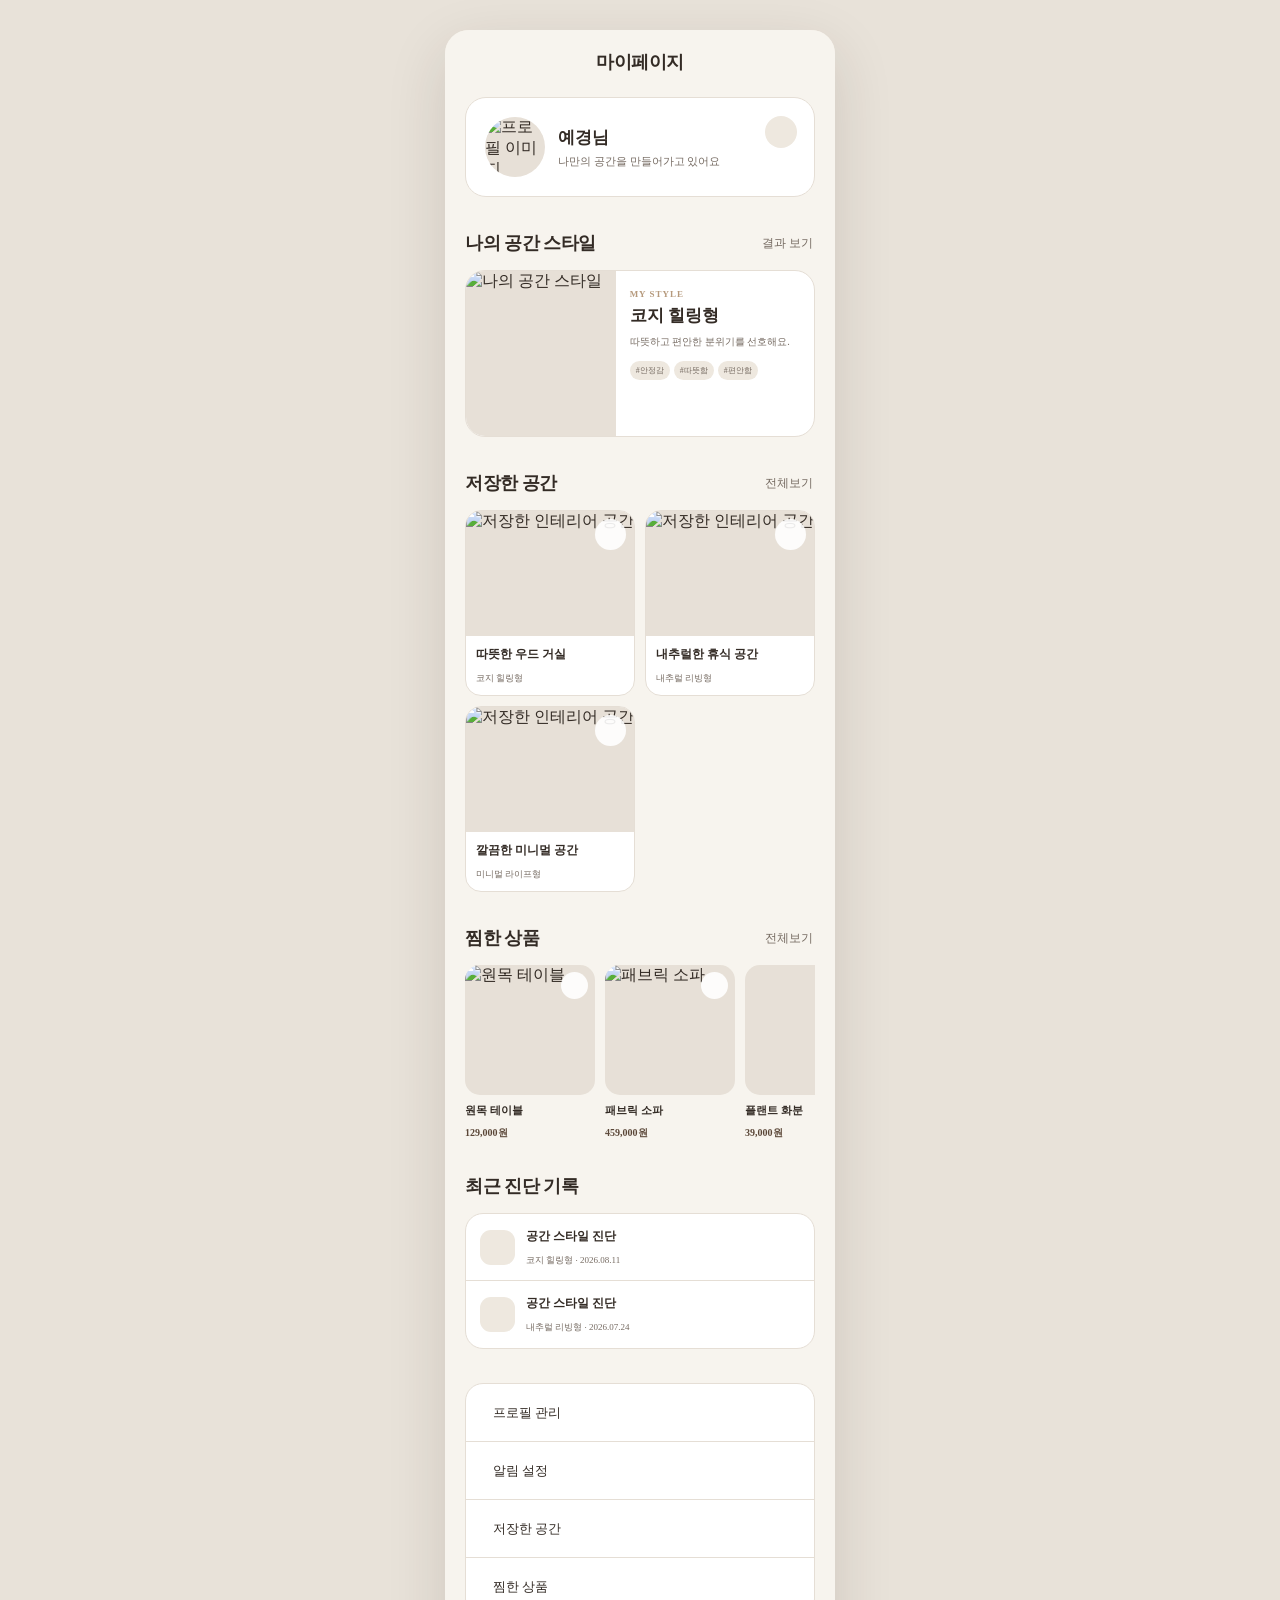
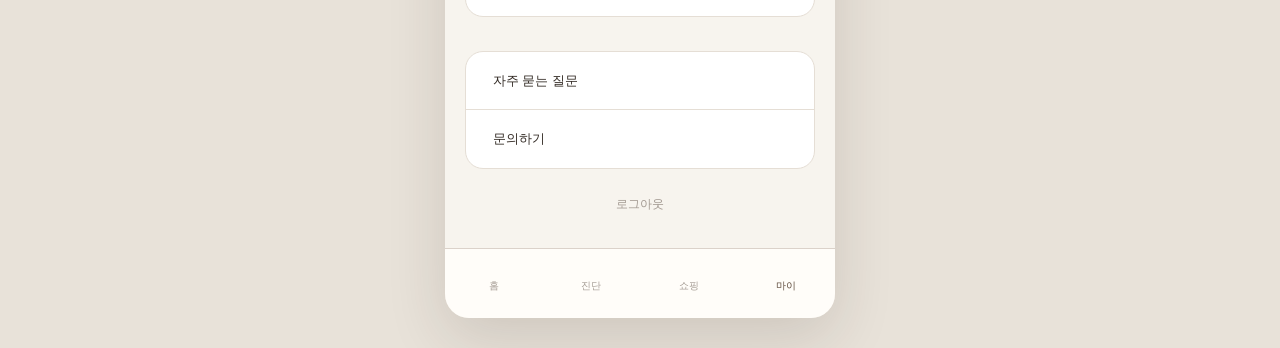
==== mypage.html @ 74aed442 "first commit" ====
<!DOCTYPE html>
<html lang="ko">
<head>
    <meta charset="UTF-8">
    <meta name="viewport" content="width=device-width, initial-scale=1.0">

    <title>Moodly - 마이페이지</title>

    <!-- Pretendard -->
    <link rel="stylesheet" as="style" crossorigin
        href="https://cdn.jsdelivr.net/gh/orioncactus/pretendard/dist/web/static/pretendard.css">

    <!-- CSS -->
    <link rel="stylesheet" href="css/style.css">
</head>

<body>

    <!-- =========================
         모바일 웹앱 전체 영역
    ========================== -->
    <div class="app mypage-app">

        <!-- =========================
             Header
        ========================== -->
        <header class="header mypage-header">

            <h1 class="page-title">
                마이페이지
            </h1>

            <button
                type="button"
                class="settings-button"
                aria-label="설정"
            >
                <i data-lucide="settings"></i>
            </button>

        </header>


        <!-- =========================
             Main
        ========================== -->
        <main class="main mypage-main">


            <!-- =========================
                 프로필
            ========================== -->
            <section class="profile-section">

                <div class="profile-card">

                    <!-- 프로필 이미지 -->
                    <div class="profile-image">

                        <img
                            src="images/profile.jpg"
                            alt="프로필 이미지"
                        >

                    </div>


                    <!-- 사용자 정보 -->
                    <div class="profile-info">

                        <h2>
                            예경님
                        </h2>

                        <p>
                            나만의 공간을 만들어가고 있어요
                        </p>

                    </div>


                    <!-- 프로필 수정 -->
                    <button
                        type="button"
                        class="profile-edit-button"
                        aria-label="프로필 수정"
                    >
                        <i data-lucide="pencil"></i>
                    </button>

                </div>

            </section>


            <!-- =========================
                 나의 공간 스타일
            ========================== -->
            <section class="my-style-section">

                <div class="section-title">

                    <h2>
                        나의 공간 스타일
                    </h2>

                    <a
                        href="result.html"
                        class="section-more"
                    >
                        결과 보기
                        <i data-lucide="chevron-right"></i>
                    </a>

                </div>


                <div class="my-style-card">

                    <!-- 스타일 이미지 -->
                    <div class="my-style-image">

                        <img
                            src="images/result-cozy.jpg"
                            alt="나의 공간 스타일"
                        >

                    </div>


                    <!-- 스타일 정보 -->
                    <div class="my-style-content">

                        <span class="style-label">
                            MY STYLE
                        </span>

                        <h3>
                            코지 힐링형
                        </h3>

                        <p>
                            따뜻하고 편안한 분위기를 선호해요.
                        </p>


                        <div class="style-keywords">

                            <span>
                                #안정감
                            </span>

                            <span>
                                #따뜻함
                            </span>

                            <span>
                                #편안함
                            </span>

                        </div>

                    </div>

                </div>

            </section>


            <!-- =========================
                 저장한 공간
            ========================== -->
            <section class="saved-space-section">

                <div class="section-title">

                    <h2>
                        저장한 공간
                    </h2>

                    <a
                        href="#"
                        class="section-more"
                    >
                        전체보기
                        <i data-lucide="chevron-right"></i>
                    </a>

                </div>


                <div class="saved-space-list">

                    <!-- 저장 공간 1 -->
                    <a
                        href="#"
                        class="saved-space-card"
                    >

                        <div class="saved-space-image">

                            <img
                                src="images/saved-space-01.jpg"
                                alt="저장한 인테리어 공간"
                            >

                            <button
                                type="button"
                                class="favorite-button active"
                                aria-label="찜 해제"
                            >
                                <i data-lucide="heart"></i>
                            </button>

                        </div>

                        <div class="saved-space-info">

                            <strong>
                                따뜻한 우드 거실
                            </strong>

                            <span>
                                코지 힐링형
                            </span>

                        </div>

                    </a>


                    <!-- 저장 공간 2 -->
                    <a
                        href="#"
                        class="saved-space-card"
                    >

                        <div class="saved-space-image">

                            <img
                                src="images/saved-space-02.jpg"
                                alt="저장한 인테리어 공간"
                            >

                            <button
                                type="button"
                                class="favorite-button active"
                                aria-label="찜 해제"
                            >
                                <i data-lucide="heart"></i>
                            </button>

                        </div>

                        <div class="saved-space-info">

                            <strong>
                                내추럴한 휴식 공간
                            </strong>

                            <span>
                                내추럴 리빙형
                            </span>

                        </div>

                    </a>


                    <!-- 저장 공간 3 -->
                    <a
                        href="#"
                        class="saved-space-card"
                    >

                        <div class="saved-space-image">

                            <img
                                src="images/saved-space-03.jpg"
                                alt="저장한 인테리어 공간"
                            >

                            <button
                                type="button"
                                class="favorite-button active"
                                aria-label="찜 해제"
                            >
                                <i data-lucide="heart"></i>
                            </button>

                        </div>

                        <div class="saved-space-info">

                            <strong>
                                깔끔한 미니멀 공간
                            </strong>

                            <span>
                                미니멀 라이프형
                            </span>

                        </div>

                    </a>

                </div>

            </section>


            <!-- =========================
                 찜한 상품
            ========================== -->
            <section class="wishlist-section">

                <div class="section-title">

                    <h2>
                        찜한 상품
                    </h2>

                    <a
                        href="shopping.html"
                        class="section-more"
                    >
                        전체보기
                        <i data-lucide="chevron-right"></i>
                    </a>

                </div>


                <div class="wishlist-list">

                    <!-- 상품 1 -->
                    <a
                        href="shopping.html"
                        class="wishlist-card"
                    >

                        <div class="wishlist-image">

                            <img
                                src="images/furniture-table.jpg"
                                alt="원목 테이블"
                            >

                            <span class="wishlist-heart">
                                <i data-lucide="heart"></i>
                            </span>

                        </div>

                        <div class="wishlist-info">

                            <strong>
                                원목 테이블
                            </strong>

                            <span>
                                129,000원
                            </span>

                        </div>

                    </a>


                    <!-- 상품 2 -->
                    <a
                        href="shopping.html"
                        class="wishlist-card"
                    >

                        <div class="wishlist-image">

                            <img
                                src="images/furniture-sofa.jpg"
                                alt="패브릭 소파"
                            >

                            <span class="wishlist-heart">
                                <i data-lucide="heart"></i>
                            </span>

                        </div>

                        <div class="wishlist-info">

                            <strong>
                                패브릭 소파
                            </strong>

                            <span>
                                459,000원
                            </span>

                        </div>

                    </a>


                    <!-- 상품 3 -->
                    <a
                        href="shopping.html"
                        class="wishlist-card"
                    >

                        <div class="wishlist-image">

                            <img
                                src="images/prop-plant.jpg"
                                alt="플랜트 화분"
                            >

                            <span class="wishlist-heart">
                                <i data-lucide="heart"></i>
                            </span>

                        </div>

                        <div class="wishlist-info">

                            <strong>
                                플랜트 화분
                            </strong>

                            <span>
                                39,000원
                            </span>

                        </div>

                    </a>

                </div>

            </section>


            <!-- =========================
                 최근 진단 기록
            ========================== -->
            <section class="history-section">

                <div class="section-title">

                    <h2>
                        최근 진단 기록
                    </h2>

                </div>


                <div class="history-list">

                    <!-- 진단 기록 1 -->
                    <a
                        href="result.html"
                        class="history-item"
                    >

                        <div class="history-icon">
                            <i data-lucide="clipboard-check"></i>
                        </div>

                        <div class="history-content">

                            <strong>
                                공간 스타일 진단
                            </strong>

                            <span>
                                코지 힐링형 · 2026.08.11
                            </span>

                        </div>

                        <i
                            data-lucide="chevron-right"
                            class="history-arrow"
                        ></i>

                    </a>


                    <!-- 진단 기록 2 -->
                    <a
                        href="result.html"
                        class="history-item"
                    >

                        <div class="history-icon">
                            <i data-lucide="clipboard-check"></i>
                        </div>

                        <div class="history-content">

                            <strong>
                                공간 스타일 진단
                            </strong>

                            <span>
                                내추럴 리빙형 · 2026.07.24
                            </span>

                        </div>

                        <i
                            data-lucide="chevron-right"
                            class="history-arrow"
                        ></i>

                    </a>

                </div>

            </section>


            <!-- =========================
                 메뉴
            ========================== -->
            <section class="mypage-menu-section">

                <div class="menu-list">

                    <!-- 프로필 관리 -->
                    <a
                        href="#"
                        class="menu-item"
                    >

                        <div class="menu-item-left">

                            <i data-lucide="user-round"></i>

                            <span>
                                프로필 관리
                            </span>

                        </div>

                        <i data-lucide="chevron-right"></i>

                    </a>


                    <!-- 알림 설정 -->
                    <a
                        href="#"
                        class="menu-item"
                    >

                        <div class="menu-item-left">

                            <i data-lucide="bell"></i>

                            <span>
                                알림 설정
                            </span>

                        </div>

                        <i data-lucide="chevron-right"></i>

                    </a>


                    <!-- 저장한 공간 -->
                    <a
                        href="#"
                        class="menu-item"
                    >

                        <div class="menu-item-left">

                            <i data-lucide="bookmark"></i>

                            <span>
                                저장한 공간
                            </span>

                        </div>

                        <i data-lucide="chevron-right"></i>

                    </a>


                    <!-- 찜한 상품 -->
                    <a
                        href="shopping.html"
                        class="menu-item"
                    >

                        <div class="menu-item-left">

                            <i data-lucide="heart"></i>

                            <span>
                                찜한 상품
                            </span>

                        </div>

                        <i data-lucide="chevron-right"></i>

                    </a>

                </div>

            </section>


            <!-- =========================
                 고객 지원
            ========================== -->
            <section class="support-section">

                <div class="menu-list">

                    <a
                        href="#"
                        class="menu-item"
                    >

                        <div class="menu-item-left">

                            <i data-lucide="circle-help"></i>

                            <span>
                                자주 묻는 질문
                            </span>

                        </div>

                        <i data-lucide="chevron-right"></i>

                    </a>


                    <a
                        href="#"
                        class="menu-item"
                    >

                        <div class="menu-item-left">

                            <i data-lucide="message-circle"></i>

                            <span>
                                문의하기
                            </span>

                        </div>

                        <i data-lucide="chevron-right"></i>

                    </a>

                </div>

            </section>


            <!-- =========================
                 로그아웃
            ========================== -->
            <section class="logout-section">

                <button
                    type="button"
                    class="logout-button"
                >
                    로그아웃
                </button>

            </section>

        </main>


        <!-- =========================
             Bottom Navigation
        ========================== -->
        <nav class="bottom-nav" aria-label="하단 메뉴">

            <!-- 홈 -->
            <a
                href="index.html"
                class="nav-item"
                aria-label="홈"
            >
                <i data-lucide="house"></i>
                <span>홈</span>
            </a>


            <!-- 진단 -->
            <a
                href="test.html"
                class="nav-item"
                aria-label="진단"
            >
                <i data-lucide="circle-check"></i>
                <span>진단</span>
            </a>


            <!-- 쇼핑 -->
            <a
                href="shopping.html"
                class="nav-item"
                aria-label="쇼핑"
            >
                <i data-lucide="shopping-bag"></i>
                <span>쇼핑</span>
            </a>


            <!-- 마이페이지 -->
            <a
                href="mypage.html"
                class="nav-item active"
                aria-label="마이페이지"
            >
                <i data-lucide="user-round"></i>
                <span>마이</span>
            </a>

        </nav>

    </div>


    <!-- ========================= 
         Lucide Icons
    ========================== -->
    <script src="https://unpkg.com/lucide@latest"></script>


    <!-- =========================
         JavaScript
    ========================== -->
    <script src="js/main.js"></script>

    <script>
        lucide.createIcons();
    </script>

</body>
</html>
---- css/style.css ----
/* =========================================================
   MOODLY
   Global Style
   HTML5 / CSS3 / Vanilla JavaScript
========================================================= */


/* =========================================================
   01. RESET
========================================================= */

* {
    margin: 0;
    padding: 0;
    box-sizing: border-box;
}

html {
    font-size: 16px;
    scroll-behavior: smooth;
}

body {
    font-family: "Pretendard", -apple-system, BlinkMacSystemFont,
        "Apple SD Gothic Neo", "Malgun Gothic", sans-serif;

    background: #e8e2d9;
    color: #332b25;

    -webkit-font-smoothing: antialiased;
    text-rendering: optimizeLegibility;
}

body,
button,
input,
textarea,
select {
    font-family: inherit;
}

button,
a {
    -webkit-tap-highlight-color: transparent;
}

button {
    border: 0;
    background: none;
    cursor: pointer;
}

a {
    color: inherit;
    text-decoration: none;
}

img {
    display: block;
    width: 100%;
    max-width: 100%;
    object-fit: cover;
}

ul,
ol {
    list-style: none;
}


/* =========================================================
   02. COLOR SYSTEM
========================================================= */

:root {

    /* Background */
    --bg-main: #f7f4ee;
    --bg-soft: #eee8df;
    --bg-card: #ffffff;

    /* Primary */
    --primary: #5b4738;
    --primary-dark: #433328;
    --primary-light: #806b5a;

    /* Accent */
    --accent: #b69a7d;
    --accent-light: #d8c6b1;

    /* Text */
    --text-main: #332b25;
    --text-sub: #756a61;
    --text-light: #a39a92;
    --text-white: #ffffff;

    /* Border */
    --border: #e5ded5;
    --border-dark: #d3c9bd;

    /* Radius */
    --radius-small: 10px;
    --radius-medium: 16px;
    --radius-large: 22px;
    --radius-xl: 28px;

    /* Shadow */
    --shadow-soft: 0 5px 20px rgba(72, 57, 45, 0.06);
    --shadow-card: 0 8px 28px rgba(72, 57, 45, 0.08);

    /* Layout */
    --app-width: 390px;
}


/* =========================================================
   03. MOBILE APP CONTAINER
========================================================= */

.app {
    position: relative;

    width: 100%;
    max-width: var(--app-width);
    min-height: 100vh;

    margin: 0 auto;

    background: var(--bg-main);

    overflow: hidden;
}


/* PC에서 모바일 화면처럼 가운데 배치 */

@media (min-width: 431px) {

    body {
        min-height: 100vh;
        display: flex;
        justify-content: center;
        align-items: flex-start;

        padding: 30px 0;
    }

    .app {
        min-height: calc(100vh - 60px);

        border-radius: 24px;

        box-shadow:
            0 20px 60px rgba(48, 38, 30, 0.14);
    }

}


/* =========================================================
   04. HEADER
========================================================= */

.header {
    position: relative;

    width: 100%;
    height: 64px;

    display: flex;
    align-items: center;

    padding: 0 20px;

    background: var(--bg-main);

    z-index: 20;
}


/* 홈 로고 */

.logo {
    font-size: 25px;
    font-weight: 800;
    letter-spacing: -0.7px;
    color: var(--primary);
}


/* 페이지 제목 */

.page-title {
    width: 100%;

    font-size: 18px;
    font-weight: 700;
    line-height: 1;

    text-align: center;
    letter-spacing: -0.4px;
}


/* 결과 / 뒤로가기 버튼이 있는 헤더 */

.result-header {
    justify-content: center;
}

.back-button {
    position: absolute;

    left: 18px;
    top: 50%;

    width: 38px;
    height: 38px;

    display: flex;
    align-items: center;
    justify-content: center;

    transform: translateY(-50%);

    color: var(--text-main);

    border-radius: 50%;
}

.back-button svg {
    width: 21px;
    height: 21px;
}


/* 설정 */

.settings-button,
.search-button {
    position: absolute;

    right: 17px;
    top: 50%;

    width: 38px;
    height: 38px;

    display: flex;
    align-items: center;
    justify-content: center;

    transform: translateY(-50%);

    color: var(--text-main);
}

.settings-button svg,
.search-button svg {
    width: 20px;
    height: 20px;
}


/* =========================================================
   05. MAIN
========================================================= */

.main {
    width: 100%;

    padding: 0 20px 105px;
}


/* =========================================================
   06. COMMON SECTION
========================================================= */

section {
    width: 100%;
}

section + section {
    margin-top: 34px;
}

.section-title {
    display: flex;
    align-items: center;
    justify-content: space-between;

    margin-bottom: 15px;
}

.section-title h2,
.section-title h3 {
    font-size: 18px;
    font-weight: 700;

    letter-spacing: -0.5px;
}

.section-more {
    display: flex;
    align-items: center;
    gap: 2px;

    font-size: 12px;
    font-weight: 500;

    color: var(--text-sub);
}

.section-more svg {
    width: 15px;
    height: 15px;
}

.section-eyebrow {
    display: block;

    margin-bottom: 4px;

    font-size: 10px;
    font-weight: 700;

    letter-spacing: 1.2px;

    color: var(--accent);
}


/* =========================================================
   07. BUTTON
========================================================= */

.primary-button {
    width: 100%;
    min-height: 54px;

    display: flex;
    align-items: center;
    justify-content: center;
    gap: 7px;

    padding: 0 20px;

    border-radius: 14px;

    background: var(--primary);
    color: var(--text-white);

    font-size: 15px;
    font-weight: 700;

    transition:
        background 0.2s ease,
        transform 0.2s ease;
}

.primary-button svg {
    width: 18px;
    height: 18px;
}

.primary-button:active {
    transform: scale(0.98);
}

.primary-button:hover {
    background: var(--primary-dark);
}


.secondary-button {
    width: 100%;
    min-height: 52px;

    display: flex;
    align-items: center;
    justify-content: center;

    padding: 0 20px;

    border: 1px solid var(--border-dark);
    border-radius: 14px;

    background: #fff;

    color: var(--primary);

    font-size: 15px;
    font-weight: 700;
}

.secondary-button:disabled {
    opacity: 0.45;
    cursor: default;
}


/* =========================================================
   08. HOME
========================================================= */

.home-main {
    padding-top: 4px;
}


/* Hero */

.hero-section {
    position: relative;

    overflow: hidden;

    border-radius: var(--radius-xl);

    background: var(--bg-soft);
}


/* Hero image */

.hero-image {
    width: 100%;
    height: 360px;
}

.hero-image img {
    width: 100%;
    height: 100%;
}


/* Hero image overlay */

.hero-section::after {
    content: "";

    position: absolute;

    inset: 0;

    background:
        linear-gradient(
            to bottom,
            rgba(30, 20, 15, 0.02) 25%,
            rgba(30, 20, 15, 0.65) 100%
        );

    pointer-events: none;
}


/* Hero content */

.hero-content {
    position: absolute;

    left: 0;
    right: 0;
    bottom: 0;

    z-index: 2;

    padding: 28px 22px 22px;

    color: #fff;
}

.hero-content h2 {
    margin-bottom: 10px;

    font-size: 29px;
    line-height: 1.22;

    font-weight: 800;

    letter-spacing: -1px;
}

.hero-content p {
    margin-bottom: 20px;

    font-size: 13px;
    line-height: 1.65;

    color: rgba(255, 255, 255, 0.9);
}

.hero-content .primary-button {
    background: #fff;
    color: var(--primary);
}


/* 오늘의 스타일 */

.style-card-list {
    display: grid;
    grid-template-columns: repeat(3, 1fr);
    gap: 9px;
}

.style-card {
    position: relative;

    height: 155px;

    overflow: hidden;

    border-radius: 15px;

    background: #ddd;
}

.style-card-image {
    width: 100%;
    height: 100%;
}

.style-card-image img {
    width: 100%;
    height: 100%;
}

.style-card::after {
    content: "";

    position: absolute;
    inset: 0;

    background:
        linear-gradient(
            to bottom,
            transparent 35%,
            rgba(34, 25, 19, 0.65)
        );
}

.style-card-text {
    position: absolute;

    left: 12px;
    bottom: 12px;

    z-index: 2;

    color: #fff;
}

.style-card-text strong {
    font-size: 13px;
    line-height: 1.25;
}


/* 인기 스타일 */

.popular-list {
    display: flex;
    gap: 11px;

    overflow-x: auto;

    padding-bottom: 4px;

    scrollbar-width: none;
}

.popular-list::-webkit-scrollbar {
    display: none;
}

.popular-item {
    flex: 0 0 120px;
}

.popular-image {
    width: 120px;
    height: 120px;

    margin-bottom: 8px;

    overflow: hidden;

    border-radius: 16px;
}

.popular-image img {
    width: 100%;
    height: 100%;
}

.popular-item span {
    display: block;

    font-size: 13px;
    font-weight: 600;

    text-align: center;
}


/* =========================================================
   09. TEST PAGE
========================================================= */

.test-main {
    padding-top: 4px;
}

.test-intro {
    text-align: center;
}

.test-image {
    width: 100%;
    height: 255px;

    overflow: hidden;

    margin-bottom: 25px;

    border-radius: var(--radius-large);
}

.test-image img {
    width: 100%;
    height: 100%;
}

.test-intro-text h2 {
    margin-bottom: 10px;

    font-size: 24px;
    font-weight: 800;

    letter-spacing: -0.8px;
}

.test-intro-text p {
    font-size: 14px;
    line-height: 1.65;

    color: var(--text-sub);
}


/* 검사 정보 */

.test-info {
    display: grid;
    grid-template-columns: repeat(3, 1fr);
    gap: 8px;
}

.info-item {
    min-height: 90px;

    display: flex;
    flex-direction: column;
    align-items: center;
    justify-content: center;

    gap: 9px;

    border: 1px solid var(--border);

    border-radius: 16px;

    background: #fff;
}

.info-icon {
    width: 30px;
    height: 30px;

    display: flex;
    align-items: center;
    justify-content: center;

    border-radius: 50%;

    background: var(--bg-soft);
    color: var(--primary);
}

.info-icon svg {
    width: 16px;
    height: 16px;
}

.info-label {
    font-size: 11px;
    font-weight: 600;

    color: var(--text-sub);
}


/* 시작 버튼 */

.test-start-section {
    margin-top: 25px;
}


/* 추천 카드 */

.recommend-card {
    padding: 22px;

    border-radius: 20px;

    background: var(--bg-soft);
}

.recommend-card h2 {
    margin-bottom: 15px;

    font-size: 17px;
    font-weight: 700;
}

.recommend-list {
    display: flex;
    flex-direction: column;
    gap: 11px;
}

.recommend-list li {
    display: flex;
    gap: 7px;

    font-size: 13px;
    line-height: 1.5;

    color: var(--text-sub);
}

.bullet {
    color: var(--accent);
    font-weight: 800;
}


/* =========================================================
   10. QUESTION PAGE
========================================================= */

.question-main {
    padding-top: 12px;
}


/* 진행률 */

.progress-section {
    margin-bottom: 42px;
}

.progress-info {
    display: flex;
    justify-content: flex-end;

    margin-bottom: 9px;
}

.question-count {
    font-size: 13px;
    font-weight: 700;

    color: var(--primary);
}

.progress-bar {
    width: 100%;
    height: 6px;

    overflow: hidden;

    border-radius: 99px;

    background: #e5ded5;
}

.progress-value {
    height: 100%;

    border-radius: inherit;

    background: var(--primary);

    transition: width 0.3s ease;
}


/* 질문 */

.question-section {
    min-height: 410px;
}

.question-title {
    margin-bottom: 28px;

    font-size: 23px;
    line-height: 1.4;

    font-weight: 800;

    letter-spacing: -0.7px;
}


/* 답변 */

.answer-list {
    display: flex;
    flex-direction: column;
    gap: 11px;
}

.answer-item {
    position: relative;

    min-height: 62px;

    display: flex;
    align-items: center;

    padding: 0 17px;

    border: 1px solid var(--border);

    border-radius: 16px;

    background: #fff;

    cursor: pointer;

    transition:
        border-color 0.2s ease,
        background 0.2s ease;
}

.answer-item input {
    position: absolute;

    opacity: 0;

    pointer-events: none;
}

.answer-text {
    width: 100%;

    font-size: 14px;
    line-height: 1.4;

    color: var(--text-main);
}

.answer-item:has(input:checked) {
    border-color: var(--primary);
    background: #f0eae2;
}

.answer-item:has(input:checked) .answer-text {
    color: var(--primary);
    font-weight: 700;
}


/* 이전 / 다음 */

.question-navigation {
    display: grid;
    grid-template-columns: 1fr 1.6fr;
    gap: 10px;

    margin-top: 20px;
}


/* =========================================================
   11. RESULT PAGE
========================================================= */

.result-main {
    padding-top: 4px;
}


/* 결과 유형 */

.result-type-section {
    padding: 22px 5px 24px;

    text-align: center;
}

.result-eyebrow {
    margin-bottom: 8px;

    font-size: 13px;
    font-weight: 600;

    color: var(--text-sub);
}

.result-title {
    margin-bottom: 14px;

    font-size: 27px;
    line-height: 1.25;

    font-weight: 800;

    letter-spacing: -1px;
}

.result-tags {
    display: flex;
    justify-content: center;
    flex-wrap: wrap;
    gap: 6px;

    margin-bottom: 16px;
}

.result-tag {
    padding: 6px 10px;

    border-radius: 99px;

    background: var(--bg-soft);

    font-size: 11px;
    font-weight: 600;

    color: var(--primary);
}

.result-description {
    font-size: 13px;
    line-height: 1.7;

    color: var(--text-sub);
}


/* 결과 이미지 */

.result-hero-image {
    width: 100%;
    height: 255px;

    overflow: hidden;

    border-radius: var(--radius-large);
}

.result-hero-image img {
    width: 100%;
    height: 100%;
}


/* 공통 결과 카드 */

.result-card {
    padding: 21px;

    border: 1px solid var(--border);

    border-radius: 20px;

    background: #fff;

    box-shadow: var(--shadow-soft);
}

.result-card h3 {
    margin-bottom: 17px;

    font-size: 17px;
    font-weight: 700;
}


/* 성향 요약 */

.summary-list {
    display: flex;
    flex-direction: column;
    gap: 15px;
}

.summary-list li {
    display: flex;
    align-items: center;
    justify-content: space-between;
    gap: 12px;

    font-size: 13px;
}

.summary-list strong {
    flex-shrink: 0;

    font-weight: 600;
    color: var(--text-sub);
}

.summary-list li > span:not(.color-dots) {
    text-align: right;
    color: var(--text-main);
}


/* 컬러 점 */

.color-dots {
    display: flex;
    gap: 5px;
}

.color-dot {
    width: 19px;
    height: 19px;

    border-radius: 50%;

    border: 1px solid rgba(0, 0, 0, 0.05);
}


/* 점수 */

.score-item {
    display: flex;
    align-items: center;

    margin-bottom: 15px;
}

.score-item:last-child {
    margin-bottom: 0;
}

.score-name {
    width: 70px;

    flex-shrink: 0;

    font-size: 12px;
    font-weight: 600;

    color: var(--text-sub);
}

.score-dots {
    display: flex;
    gap: 5px;
}

.score-dot {
    width: 11px;
    height: 11px;

    border-radius: 50%;

    background: #e4ddd5;
}

.score-dot.active {
    background: var(--primary);
}

.score-dot.half {
    background: var(--accent);
}


/* 추천 스타일 */

.recommend-style-list {
    display: flex;
    gap: 10px;

    overflow-x: auto;

    scrollbar-width: none;
}

.recommend-style-list::-webkit-scrollbar {
    display: none;
}

.recommend-style-card {
    flex: 0 0 145px;

    overflow: hidden;

    border: 1px solid var(--border);

    border-radius: 17px;

    background: #fff;
}

.recommend-style-image {
    width: 100%;
    height: 125px;
}

.recommend-style-image img {
    width: 100%;
    height: 100%;
}

.recommend-style-text {
    display: flex;
    flex-direction: column;
    gap: 5px;

    padding: 12px;
}

.recommend-style-text strong {
    font-size: 13px;
}

.recommend-style-text span {
    font-size: 10px;
    line-height: 1.5;

    color: var(--text-sub);
}


/* 컬러 팔레트 */

.color-palette-list {
    display: grid;
    grid-template-columns: repeat(3, 1fr);
    gap: 10px;
}

.palette-card {
    text-align: center;
}

.palette-color {
    width: 100%;
    height: 55px;

    margin-bottom: 6px;

    border-radius: 12px;

    border: 1px solid rgba(0, 0, 0, 0.04);
}

.palette-card span {
    font-size: 10px;
    font-weight: 600;

    color: var(--text-sub);
}


/* 상품 카드 */

.product-card-list {
    display: flex;
    gap: 10px;

    overflow-x: auto;

    scrollbar-width: none;
}

.product-card-list::-webkit-scrollbar {
    display: none;
}

.product-card {
    flex: 0 0 145px;
}

.product-image {
    position: relative;

    width: 100%;
    height: 145px;

    overflow: hidden;

    margin-bottom: 9px;

    border-radius: 16px;

    background: var(--bg-soft);
}

.product-image img {
    width: 100%;
    height: 100%;
}

.product-card strong {
    display: block;

    margin-bottom: 4px;

    font-size: 13px;
}

.product-card > span {
    font-size: 10px;

    color: var(--text-sub);
}


/* 공간 팁 */

.tip-card {
    background: var(--bg-soft);
    border: 0;
    box-shadow: none;
}

.tip-list {
    display: flex;
    flex-direction: column;
    gap: 12px;
}

.tip-list li {
    position: relative;

    padding-left: 17px;

    font-size: 12px;
    line-height: 1.6;

    color: var(--text-sub);
}

.tip-list li::before {
    content: "•";

    position: absolute;
    left: 0;

    color: var(--primary);
    font-weight: 800;
}


/* 궁합 */

.compatibility-list {
    display: grid;
    grid-template-columns: 1fr 1fr;
    gap: 9px;
}

.compatibility-card {
    padding: 17px;

    border-radius: 17px;

    background: #fff;

    border: 1px solid var(--border);
}

.compatibility-label {
    display: block;

    margin-bottom: 9px;

    font-size: 11px;
    font-weight: 700;

    color: var(--primary);
}

.compatibility-card p {
    font-size: 11px;
    line-height: 1.8;

    color: var(--text-sub);
}


/* AI */

.ai-card {
    position: relative;

    overflow: hidden;

    background: var(--primary);
    color: #fff;

    border: 0;
}

.ai-card::before {
    content: "✦";

    position: absolute;

    top: 15px;
    right: 18px;

    font-size: 25px;

    opacity: 0.3;
}

.ai-card h3 {
    color: #fff;
}

.ai-card p {
    font-size: 12px;
    line-height: 1.7;

    color: rgba(255, 255, 255, 0.85);
}


/* 결과 버튼 */

.result-action-section {
    display: flex;
    flex-direction: column;
    gap: 9px;

    margin-top: 30px;
}


/* =========================================================
   12. MY PAGE
========================================================= */

.mypage-main {
    padding-top: 3px;
}


/* 프로필 */

.profile-card {
    position: relative;

    display: flex;
    align-items: center;

    padding: 19px;

    border-radius: 21px;

    background: #fff;

    border: 1px solid var(--border);
}

.profile-image {
    width: 60px;
    height: 60px;

    flex-shrink: 0;

    overflow: hidden;

    margin-right: 13px;

    border-radius: 50%;

    background: var(--bg-soft);
}

.profile-image img {
    width: 100%;
    height: 100%;
}

.profile-info {
    padding-right: 30px;
}

.profile-info h2 {
    margin-bottom: 5px;

    font-size: 17px;
    font-weight: 700;
}

.profile-info p {
    font-size: 11px;

    color: var(--text-sub);
}

.profile-edit-button {
    position: absolute;

    top: 18px;
    right: 17px;

    width: 32px;
    height: 32px;

    display: flex;
    align-items: center;
    justify-content: center;

    border-radius: 50%;

    background: var(--bg-soft);

    color: var(--primary);
}

.profile-edit-button svg {
    width: 15px;
    height: 15px;
}


/* 나의 스타일 */

.my-style-card {
    display: flex;

    overflow: hidden;

    border-radius: 20px;

    background: #fff;

    border: 1px solid var(--border);
}

.my-style-image {
    width: 43%;
    min-height: 165px;
}

.my-style-image img {
    width: 100%;
    height: 100%;
}

.my-style-content {
    flex: 1;

    padding: 18px 14px;
}

.style-label {
    display: block;

    margin-bottom: 5px;

    font-size: 9px;
    font-weight: 800;

    letter-spacing: 1px;

    color: var(--accent);
}

.my-style-content h3 {
    margin-bottom: 7px;

    font-size: 17px;
}

.my-style-content p {
    margin-bottom: 12px;

    font-size: 10px;
    line-height: 1.5;

    color: var(--text-sub);
}

.style-keywords {
    display: flex;
    flex-wrap: wrap;
    gap: 4px;
}

.style-keywords span {
    padding: 4px 6px;

    border-radius: 99px;

    background: var(--bg-soft);

    font-size: 8px;

    color: var(--text-sub);
}


/* 저장 공간 */

.saved-space-list {
    display: grid;
    grid-template-columns: repeat(2, 1fr);
    gap: 10px;
}

.saved-space-card {
    overflow: hidden;

    border-radius: 16px;

    background: #fff;

    border: 1px solid var(--border);
}

.saved-space-image {
    position: relative;

    height: 125px;
}

.saved-space-image img {
    width: 100%;
    height: 100%;
}

.favorite-button {
    position: absolute;

    top: 8px;
    right: 8px;

    width: 31px;
    height: 31px;

    display: flex;
    align-items: center;
    justify-content: center;

    border-radius: 50%;

    background: rgba(255, 255, 255, 0.9);

    color: var(--primary);
}

.favorite-button svg {
    width: 16px;
    height: 16px;
}

.favorite-button.active svg {
    fill: currentColor;
}

.saved-space-info {
    padding: 10px;
}

.saved-space-info strong {
    display: block;

    margin-bottom: 4px;

    font-size: 12px;
}

.saved-space-info span {
    font-size: 9px;

    color: var(--text-sub);
}


/* 찜 상품 */

.wishlist-list {
    display: flex;
    gap: 10px;

    overflow-x: auto;

    scrollbar-width: none;
}

.wishlist-list::-webkit-scrollbar {
    display: none;
}

.wishlist-card {
    flex: 0 0 130px;
}

.wishlist-image {
    position: relative;

    height: 130px;

    overflow: hidden;

    margin-bottom: 8px;

    border-radius: 15px;
}

.wishlist-image img {
    width: 100%;
    height: 100%;
}

.wishlist-heart {
    position: absolute;

    top: 7px;
    right: 7px;

    width: 27px;
    height: 27px;

    display: flex;
    align-items: center;
    justify-content: center;

    border-radius: 50%;

    background: rgba(255, 255, 255, 0.9);
}

.wishlist-heart svg {
    width: 14px;
    height: 14px;
}

.wishlist-info strong {
    display: block;

    margin-bottom: 4px;

    font-size: 11px;
}

.wishlist-info span {
    font-size: 10px;
    font-weight: 700;

    color: var(--primary);
}


/* 진단 기록 */

.history-list {
    display: flex;
    flex-direction: column;

    overflow: hidden;

    border-radius: 18px;

    border: 1px solid var(--border);

    background: #fff;
}

.history-item {
    display: flex;
    align-items: center;

    min-height: 67px;

    padding: 0 14px;

    border-bottom: 1px solid var(--border);
}

.history-item:last-child {
    border-bottom: 0;
}

.history-icon {
    width: 35px;
    height: 35px;

    display: flex;
    align-items: center;
    justify-content: center;

    margin-right: 11px;

    border-radius: 11px;

    background: var(--bg-soft);

    color: var(--primary);
}

.history-icon svg {
    width: 17px;
    height: 17px;
}

.history-content {
    flex: 1;
}

.history-content strong {
    display: block;

    margin-bottom: 4px;

    font-size: 12px;
}

.history-content span {
    font-size: 9px;

    color: var(--text-sub);
}

.history-arrow {
    width: 16px;
    height: 16px;

    color: var(--text-light);
}


/* 마이페이지 메뉴 */

.menu-list {
    overflow: hidden;

    border-radius: 18px;

    border: 1px solid var(--border);

    background: #fff;
}

.menu-item {
    min-height: 58px;

    display: flex;
    align-items: center;
    justify-content: space-between;

    padding: 0 16px;

    border-bottom: 1px solid var(--border);
}

.menu-item:last-child {
    border-bottom: 0;
}

.menu-item-left {
    display: flex;
    align-items: center;
    gap: 11px;
}

.menu-item-left svg {
    width: 17px;
    height: 17px;

    color: var(--primary);
}

.menu-item > svg {
    width: 15px;
    height: 15px;

    color: var(--text-light);
}

.menu-item span {
    font-size: 13px;
    font-weight: 500;
}


/* 로그아웃 */

.logout-section {
    margin-top: 25px;

    text-align: center;
}

.logout-button {
    font-size: 12px;

    color: var(--text-light);
}


/* =========================================================
   13. SHOPPING
========================================================= */

.shopping-main {
    padding-top: 8px;
}


/* 쇼핑 소개 */

.shopping-intro {
    padding: 12px 3px 5px;
}

.shopping-eyebrow {
    margin-bottom: 8px;

    font-size: 10px;
    font-weight: 800;

    letter-spacing: 1.5px;

    color: var(--accent);
}

.shopping-intro h2 {
    margin-bottom: 10px;

    font-size: 24px;
    line-height: 1.35;

    font-weight: 800;

    letter-spacing: -0.8px;
}

.shopping-description {
    font-size: 12px;
    line-height: 1.6;

    color: var(--text-sub);
}


/* 검색 */

.shopping-search-section {
    margin-top: 20px;
}

.search-box {
    height: 48px;

    display: flex;
    align-items: center;

    padding: 0 15px;

    gap: 9px;

    border-radius: 14px;

    background: #fff;

    border: 1px solid var(--border);
}

.search-box svg {
    width: 18px;
    height: 18px;

    flex-shrink: 0;

    color: var(--text-light);
}

.shopping-search-input {
    width: 100%;

    border: 0;
    outline: 0;

    background: transparent;

    font-size: 12px;

    color: var(--text-main);
}

.shopping-search-input::placeholder {
    color: var(--text-light);
}


/* 카테고리 */

.category-section {
    margin-top: 15px;
}

.category-list {
    display: flex;
    gap: 7px;

    overflow-x: auto;

    padding-bottom: 3px;

    scrollbar-width: none;
}

.category-list::-webkit-scrollbar {
    display: none;
}

.category-button {
    flex-shrink: 0;

    padding: 8px 14px;

    border: 1px solid var(--border);

    border-radius: 99px;

    background: #fff;

    font-size: 11px;
    font-weight: 600;

    color: var(--text-sub);
}

.category-button.active {
    border-color: var(--primary);

    background: var(--primary);

    color: #fff;
}


/* 추천 상품 */

.recommended-product-list {
    display: flex;
    gap: 11px;

    overflow-x: auto;

    scrollbar-width: none;
}

.recommended-product-list::-webkit-scrollbar {
    display: none;
}

.shopping-product-card {
    flex: 0 0 165px;
}

.shopping-product-card .product-image {
    height: 165px;
}

.product-image {
    position: relative;
}

.product-image .favorite-button {
    z-index: 3;
}

.product-badge {
    position: absolute;

    left: 8px;
    bottom: 8px;

    padding: 5px 8px;

    border-radius: 7px;

    background: var(--primary);

    color: #fff;

    font-size: 9px;
    font-weight: 700;
}

.product-brand {
    display: block;

    margin-bottom: 4px;

    font-size: 8px;
    font-weight: 700;

    letter-spacing: 0.5px;

    color: var(--accent);
}

.shopping-product-card h3 {
    margin-bottom: 5px;

    font-size: 12px;
    line-height: 1.4;
}

.product-description {
    margin-bottom: 8px;

    font-size: 9px;
    line-height: 1.45;

    color: var(--text-sub);
}

.product-price {
    display: block;

    font-size: 12px;
    font-weight: 800;

    color: var(--primary);
}


/* 상품 그리드 */

.product-grid {
    display: grid;
    grid-template-columns: repeat(2, 1fr);
    gap: 22px 10px;
}

.grid-product {
    width: 100%;
}

.grid-product .product-image {
    width: 100%;
    height: 165px;
}


/* 스타일별 쇼핑 */

.style-shopping-list {
    display: flex;
    flex-direction: column;
    gap: 10px;
}

.style-shopping-card {
    position: relative;

    width: 100%;
    height: 150px;

    overflow: hidden;

    border-radius: 19px;
}

.style-shopping-card img {
    width: 100%;
    height: 100%;
}

.style-shopping-card::after {
    content: "";

    position: absolute;
    inset: 0;

    background:
        linear-gradient(
            to right,
            rgba(30, 22, 17, 0.55),
            rgba(30, 22, 17, 0.05)
        );
}

.style-shopping-overlay {
    position: absolute;

    left: 18px;
    top: 50%;

    z-index: 2;

    transform: translateY(-50%);

    color: #fff;
}

.style-shopping-overlay strong {
    display: block;

    margin-bottom: 5px;

    font-size: 19px;
}

.style-shopping-overlay span {
    font-size: 10px;

    color: rgba(255, 255, 255, 0.85);
}


/* 쇼핑 안내 */

.notice-card {
    display: flex;
    gap: 13px;

    padding: 19px;

    border-radius: 19px;

    background: var(--bg-soft);
}

.notice-card > svg {
    width: 22px;
    height: 22px;

    flex-shrink: 0;

    color: var(--primary);
}

.notice-card strong {
    display: block;

    margin-bottom: 6px;

    font-size: 13px;
}

.notice-card p {
    margin-bottom: 10px;

    font-size: 10px;
    line-height: 1.6;

    color: var(--text-sub);
}

.notice-link {
    display: inline-flex;
    align-items: center;
    gap: 4px;

    font-size: 11px;
    font-weight: 700;

    color: var(--primary);
}

.notice-link svg {
    width: 14px;
    height: 14px;
}


/* =========================================================
   14. BOTTOM NAVIGATION
========================================================= */

.bottom-nav {
    position: fixed;

    bottom: 0;
    left: 50%;

    z-index: 100;

    width: 100%;
    max-width: var(--app-width);
    height: 70px;

    display: grid;
    grid-template-columns: repeat(4, 1fr);

    transform: translateX(-50%);

    padding-bottom: env(safe-area-inset-bottom);

    border-top: 1px solid rgba(210, 201, 190, 0.8);

    background: rgba(255, 253, 249, 0.96);

    backdrop-filter: blur(15px);
    -webkit-backdrop-filter: blur(15px);
}

.nav-item {
    display: flex;
    flex-direction: column;
    align-items: center;
    justify-content: center;

    gap: 4px;

    color: #a69d95;

    transition: color 0.2s ease;
}

.nav-item svg {
    width: 20px;
    height: 20px;

    stroke-width: 1.8;
}

.nav-item span {
    font-size: 10px;
    font-weight: 500;
}

.nav-item.active {
    color: var(--primary);
}

.nav-item.active svg {
    stroke-width: 2.2;
}


/* PC */

@media (min-width: 431px) {

    .bottom-nav {
        position: absolute;

        bottom: 0;
    }

}


/* =========================================================
   15. IMAGE FALLBACK
========================================================= */

/*
   이미지가 아직 없는 경우에도
   깨진 이미지처럼 보이지 않도록
   기본 배경을 설정
*/

.hero-image,
.test-image,
.result-hero-image,
.product-image,
.popular-image,
.recommend-style-image,
.profile-image,
.saved-space-image,
.wishlist-image,
.my-style-image {
    background: #e7e0d7;
}


/* =========================================================
   16. SMALL MOBILE
========================================================= */

@media (max-width: 360px) {

    .header {
        padding: 0 16px;
    }

    .main {
        padding-left: 16px;
        padding-right: 16px;
    }

    .hero-image {
        height: 330px;
    }

    .hero-content h2 {
        font-size: 25px;
    }

    .question-title {
        font-size: 21px;
    }

    .style-card {
        height: 140px;
    }

    .shopping-product-card {
        flex-basis: 150px;
    }

    .shopping-product-card .product-image {
        height: 150px;
    }

}


/* =========================================================
   17. ACCESSIBILITY
========================================================= */

button:focus-visible,
a:focus-visible,
input:focus-visible {
    outline: 2px solid var(--primary);
    outline-offset: 3px;
}


/* =========================================================
   18. REDUCED MOTION
========================================================= */

@media (prefers-reduced-motion: reduce) {

    *,
    *::before,
    *::after {
        scroll-behavior: auto !important;

        transition-duration: 0.01ms !important;
        animation-duration: 0.01ms !important;
        animation-iteration-count: 1 !important;
    }

}
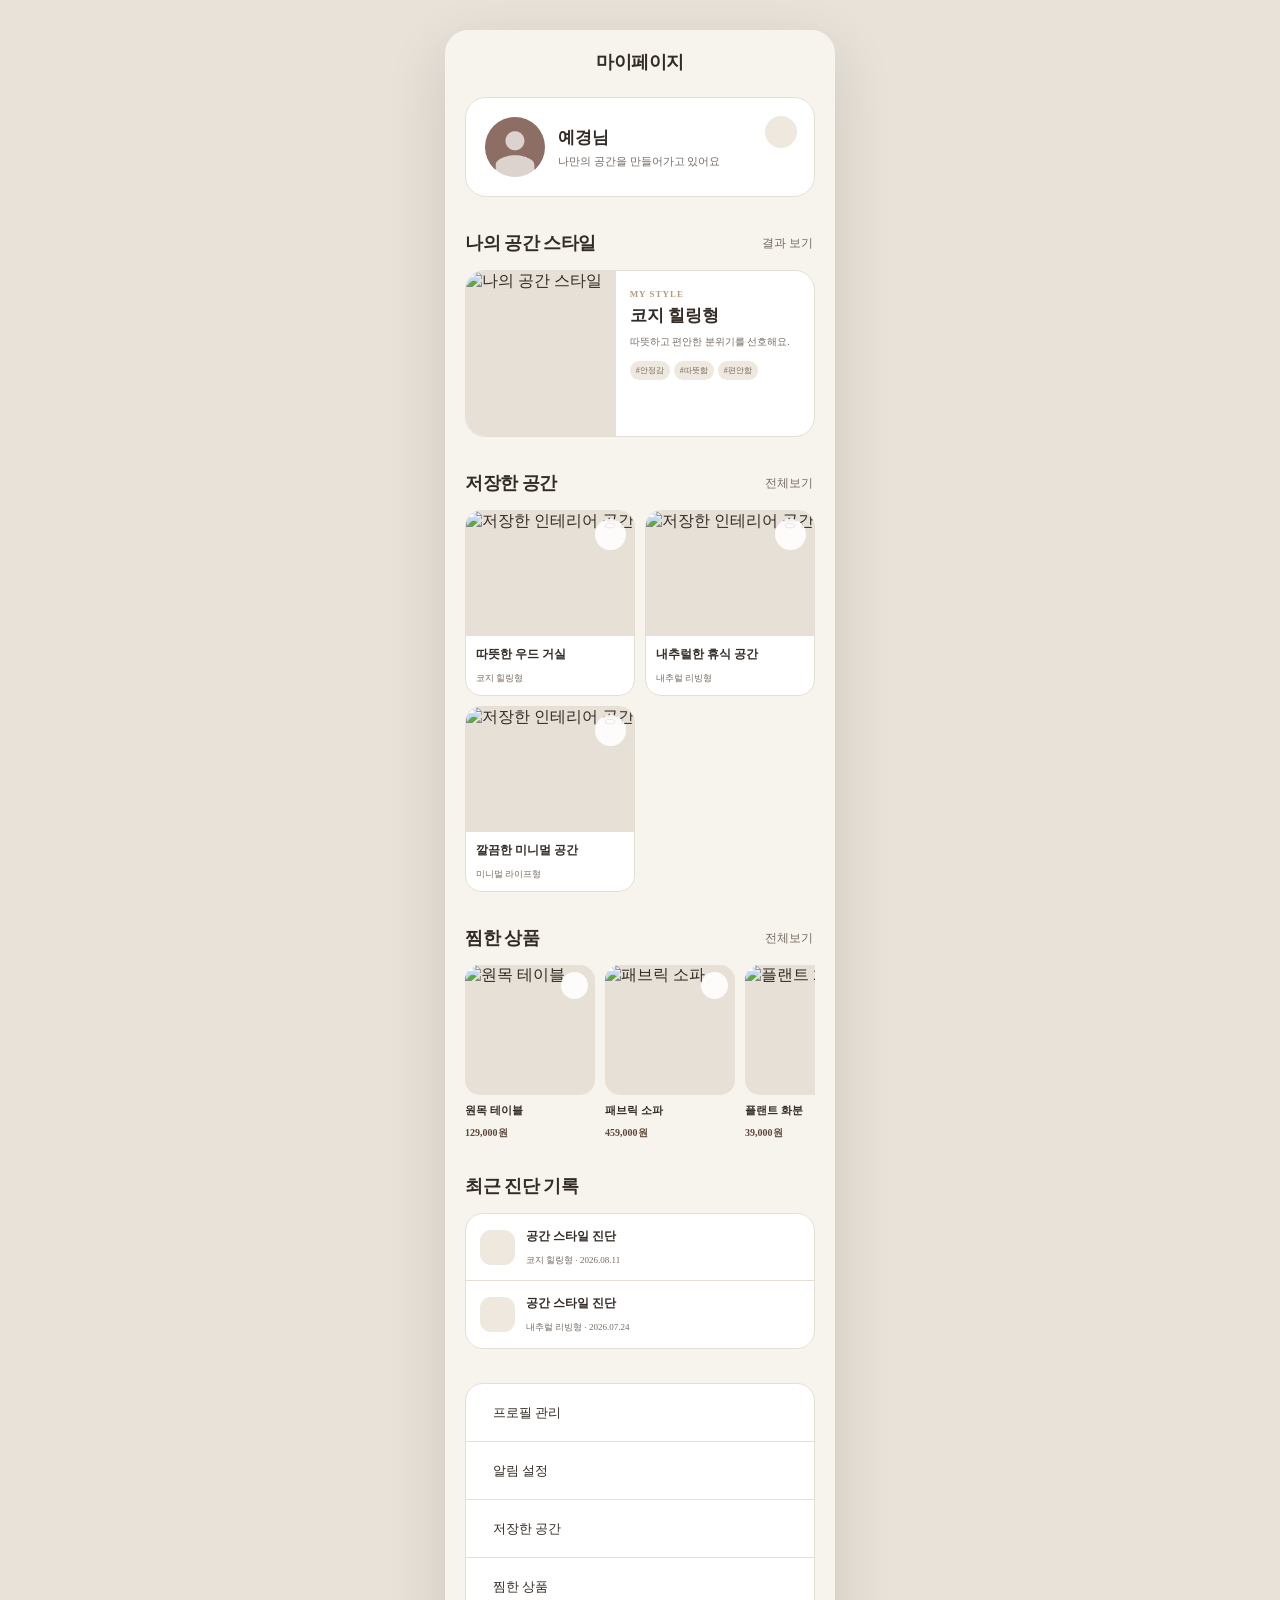
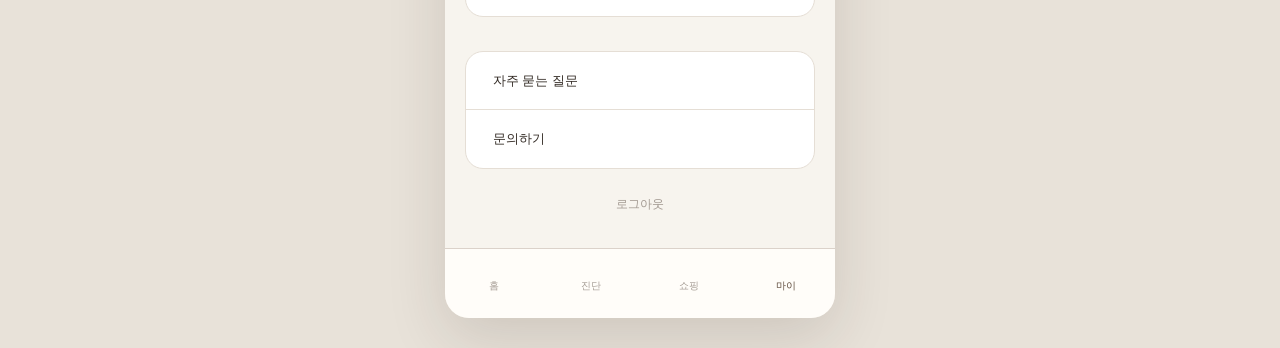
==== commit 43281dc8: "first commit" ====
--- a/mypage.html
+++ b/mypage.html
@@ -58,7 +58,7 @@
                     <div class="profile-image">
 
                         <img
-                            src="images/profile.jpg"
+                            src="images/brown.png"
                             alt="프로필 이미지"
                         >
 
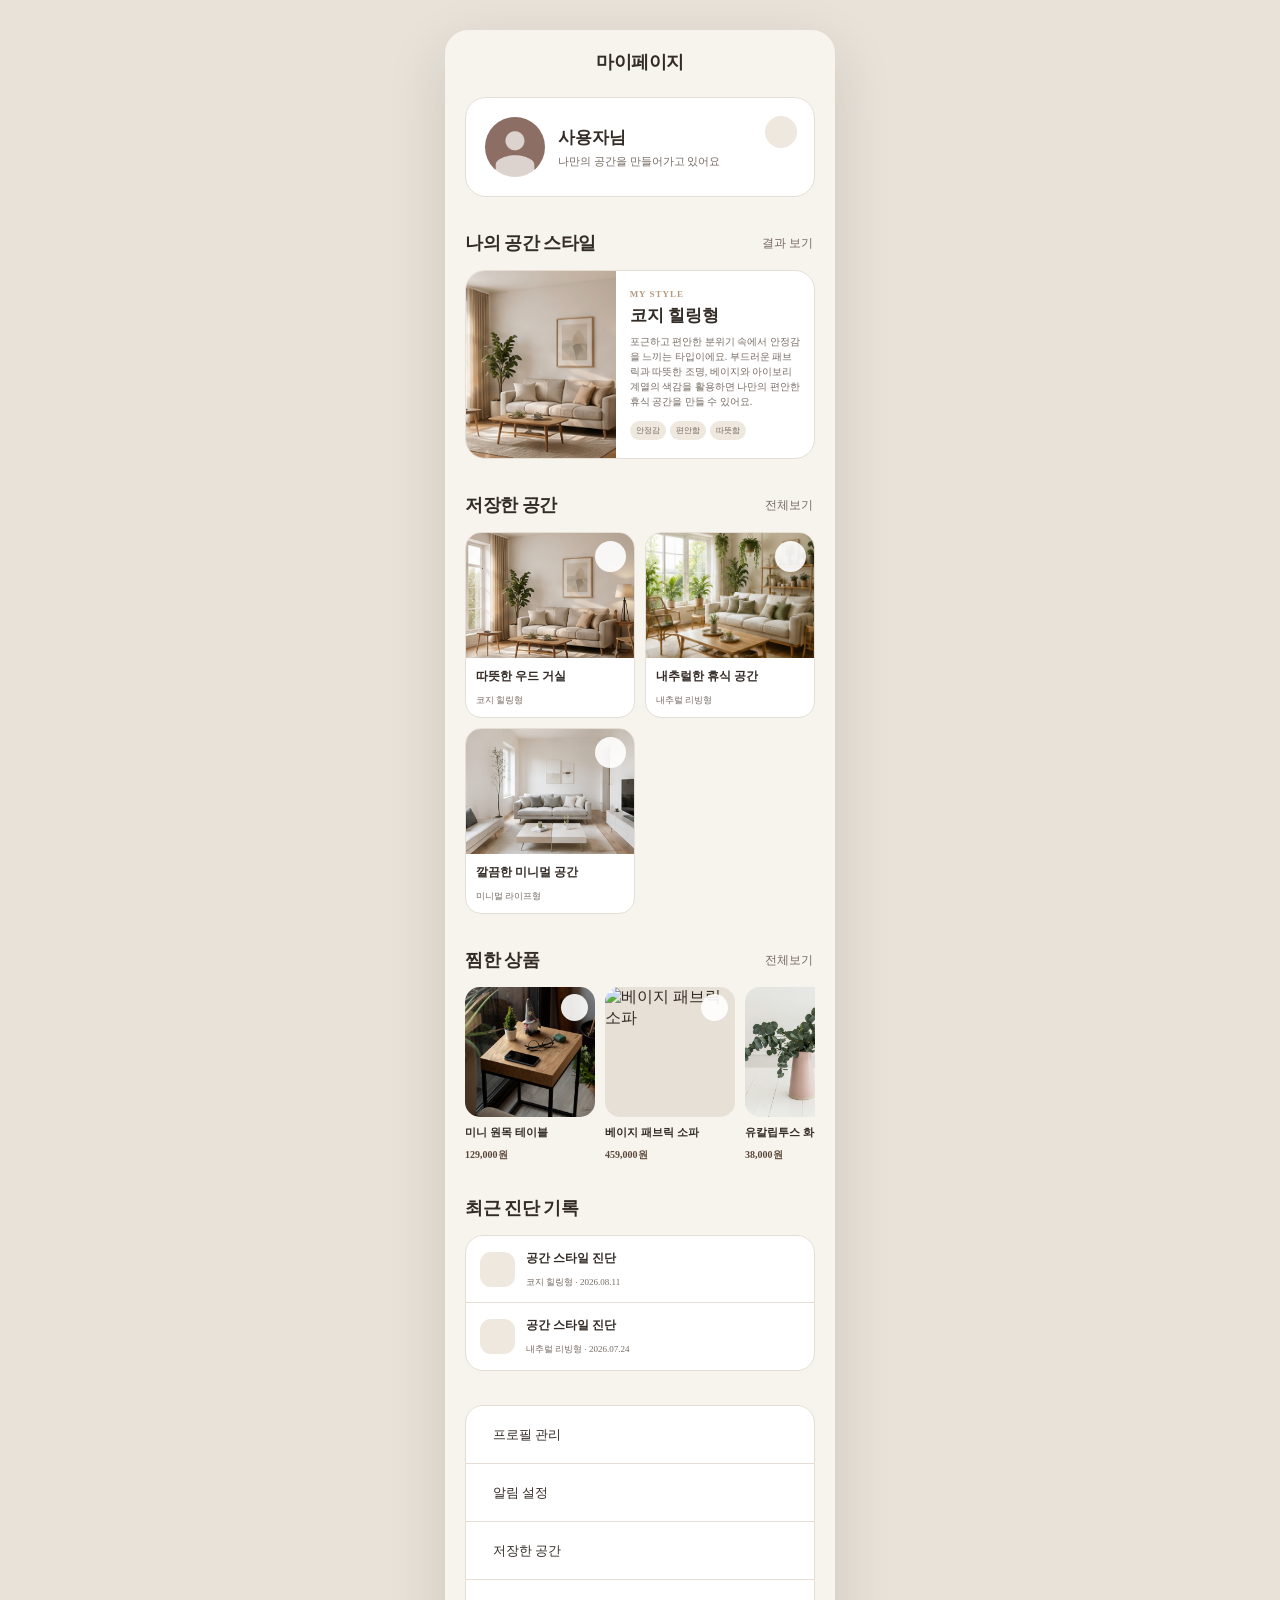
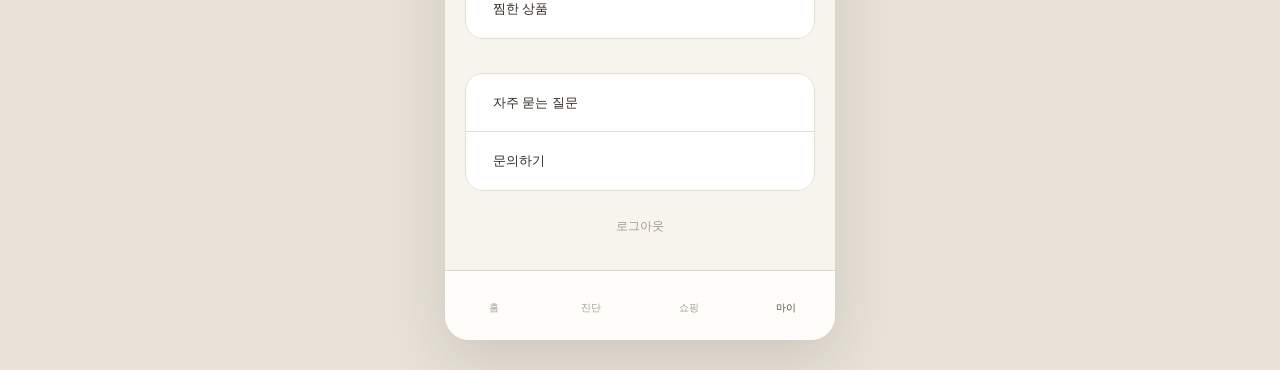
==== commit 47595c66: "good" ====
--- a/mypage.html
+++ b/mypage.html
@@ -1,4 +1,5 @@
-<!DOCTYPE html>
+<!-- 프로필 수정 -->
+ <!DOCTYPE html>
 <html lang="ko">
 <head>
     <meta charset="UTF-8">
@@ -33,6 +34,7 @@
             <button
                 type="button"
                 class="settings-button"
+                id="settingsBtn"
                 aria-label="설정"
             >
                 <i data-lucide="settings"></i>
@@ -58,6 +60,7 @@
                     <div class="profile-image">
 
                         <img
+                            id="mypageProfileImage"
                             src="images/brown.png"
                             alt="프로필 이미지"
                         >
@@ -68,11 +71,11 @@
                     <!-- 사용자 정보 -->
                     <div class="profile-info">
 
-                        <h2>
-                            예경님
+                        <h2 id="mypageName">
+                            사용자님
                         </h2>
 
-                        <p>
+                        <p id="mypageIntroduction">
                             나만의 공간을 만들어가고 있어요
                         </p>
 
@@ -84,6 +87,7 @@
                         type="button"
                         class="profile-edit-button"
                         aria-label="프로필 수정"
+                        onclick="location.href='profile-edit.html'"
                     >
                         <i data-lucide="pencil"></i>
                     </button>
@@ -121,7 +125,7 @@
                     <div class="my-style-image">
 
                         <img
-                            src="images/result-cozy.jpg"
+                            src="images/imagesstyle-cozy.jpg.png"
                             alt="나의 공간 스타일"
                         >
 
@@ -200,7 +204,7 @@
                         <div class="saved-space-image">
 
                             <img
-                                src="images/saved-space-01.jpg"
+                                src="images/imagesstyle-cozy.jpg.png"
                                 alt="저장한 인테리어 공간"
                             >
 
@@ -238,7 +242,7 @@
                         <div class="saved-space-image">
 
                             <img
-                                src="images/saved-space-02.jpg"
+                                src="images/natural-style.png.png"
                                 alt="저장한 인테리어 공간"
                             >
 
@@ -276,7 +280,7 @@
                         <div class="saved-space-image">
 
                             <img
-                                src="images/saved-space-03.jpg"
+                                src="images/mini-style.png.png"
                                 alt="저장한 인테리어 공간"
                             >
 
@@ -342,8 +346,8 @@
                         <div class="wishlist-image">
 
                             <img
-                                src="images/furniture-table.jpg"
-                                alt="원목 테이블"
+                                src="images/table1.png.jpg"
+                                alt="미니 원목 테이블"
                             >
 
                             <span class="wishlist-heart">
@@ -355,7 +359,7 @@
                         <div class="wishlist-info">
 
                             <strong>
-                                원목 테이블
+                                미니 원목 테이블
                             </strong>
 
                             <span>
@@ -376,8 +380,8 @@
                         <div class="wishlist-image">
 
                             <img
-                                src="images/furniture-sofa.jpg"
-                                alt="패브릭 소파"
+                                src="images/sofa.png.jpg"
+                                alt="베이지 패브릭 소파"
                             >
 
                             <span class="wishlist-heart">
@@ -389,7 +393,7 @@
                         <div class="wishlist-info">
 
                             <strong>
-                                패브릭 소파
+                                베이지 패브릭 소파
                             </strong>
 
                             <span>
@@ -410,8 +414,8 @@
                         <div class="wishlist-image">
 
                             <img
-                                src="images/prop-plant.jpg"
-                                alt="플랜트 화분"
+                                src="images/plants3.png.jpg"
+                                alt="유칼립투스 화분"
                             >
 
                             <span class="wishlist-heart">
@@ -423,11 +427,11 @@
                         <div class="wishlist-info">
 
                             <strong>
-                                플랜트 화분
+                                유칼립투스 화분
                             </strong>
 
                             <span>
-                                39,000원
+                                38,000원
                             </span>
 
                         </div>
@@ -528,7 +532,7 @@
 
                     <!-- 프로필 관리 -->
                     <a
-                        href="#"
+                        href="profile-edit.html"
                         class="menu-item"
                     >
 
@@ -622,7 +626,7 @@
                 <div class="menu-list">
 
                     <a
-                        href="#"
+                        href="faq.html"
                         class="menu-item"
                     >
 
@@ -642,7 +646,7 @@
 
 
                     <a
-                        href="#"
+                        href="inquiry.html"
                         class="menu-item"
                     >
 
@@ -735,7 +739,7 @@
     </div>
 
 
-    <!-- ========================= 
+    <!-- =========================
          Lucide Icons
     ========================== -->
     <script src="https://unpkg.com/lucide@latest"></script>
@@ -746,6 +750,84 @@
     ========================== -->
     <script src="js/main.js"></script>
 
+
+    <!-- =========================
+         Moodly 프로필 정보 불러오기
+    ========================== -->
+    <script>
+
+        const savedProfile =
+            localStorage.getItem("moodlyUser");
+
+
+        if (savedProfile) {
+
+            const profile =
+                JSON.parse(savedProfile);
+
+
+            // -------------------------
+            // 이름
+            // -------------------------
+
+            const nameElement =
+                document.getElementById("mypageName");
+
+
+            if (nameElement) {
+
+                nameElement.textContent =
+                    `${profile.name || "사용자"}님`;
+
+            }
+
+
+            // -------------------------
+            // 한 줄 소개
+            // -------------------------
+
+            const introductionElement =
+                document.getElementById(
+                    "mypageIntroduction"
+                );
+
+
+            if (
+                introductionElement &&
+                profile.introduction
+            ) {
+
+                introductionElement.textContent =
+                    profile.introduction;
+
+            }
+
+
+            // -------------------------
+            // 프로필 사진
+            // -------------------------
+
+            const profileImage =
+                document.getElementById(
+                    "mypageProfileImage"
+                );
+
+
+            if (
+                profileImage &&
+                profile.profileImage
+            ) {
+
+                profileImage.src =
+                    profile.profileImage;
+
+            }
+
+        }
+
+    </script>
+
+
     <script>
         lucide.createIcons();
     </script>
--- a/css/style.css
+++ b/css/style.css
@@ -120,8 +120,10 @@
 .app {
     position: relative;
 
-    width: 100%;
-    max-width: var(--app-width);
+    width: 390px;
+    min-width: 390px;
+    max-width: 390px;
+
     min-height: 100vh;
 
     margin: 0 auto;
@@ -576,11 +578,11 @@
 }
 
 .popular-item {
-    flex: 0 0 120px;
+   flex-grow: 1;
 }
 
 .popular-image {
-    width: 120px;
+    width: 100%;
     height: 120px;
 
     margin-bottom: 8px;
@@ -2358,4 +2360,162 @@
         animation-iteration-count: 1 !important;
     }
 
-}+}
+/* =========================================================
+   🛒 쇼핑 - 카테고리 / 상품 더보기
+   ========================================================= */
+
+
+/* ---------------------------------------------------------
+   전체 상품 영역
+   --------------------------------------------------------- */
+
+.all-products-section {
+    margin-top: 40px;
+}
+
+
+/* ---------------------------------------------------------
+   상품 더보기 버튼
+   --------------------------------------------------------- */
+
+.product-more-button {
+    width: 100%;
+    margin-top: 24px;
+
+    min-height: 48px;
+
+    display: flex;
+    align-items: center;
+    justify-content: center;
+    gap: 6px;
+
+    border: 1px solid #e5e0da;
+    border-radius: 12px;
+
+    background: #ffffff;
+    color: #333333;
+
+    font-family: inherit;
+    font-size: 14px;
+    font-weight: 600;
+
+    cursor: pointer;
+
+    transition:
+        background 0.2s ease,
+        border-color 0.2s ease,
+        transform 0.2s ease;
+}
+
+
+/* 버튼 눌렀을 때 */
+
+.product-more-button:active {
+    transform: scale(0.98);
+}
+
+
+/* 마우스 올렸을 때 */
+
+.product-more-button:hover {
+    background: #faf8f5;
+    border-color: #d8d0c8;
+}
+
+
+/* 아이콘 */
+
+.product-more-button svg {
+    width: 16px;
+    height: 16px;
+}
+
+
+/* ---------------------------------------------------------
+   카테고리 버튼
+   --------------------------------------------------------- */
+
+.category-list {
+    display: flex;
+
+    gap: 8px;
+
+    overflow-x: auto;
+
+    padding-bottom: 4px;
+
+    scrollbar-width: none;
+}
+
+.category-list::-webkit-scrollbar {
+    display: none;
+}
+
+
+.category-button {
+    flex-shrink: 0;
+
+    padding: 9px 16px;
+
+    border: 1px solid #e6e1dc;
+
+    border-radius: 999px;
+
+    background: #ffffff;
+
+    color: #777777;
+
+    font-family: inherit;
+
+    font-size: 13px;
+
+    cursor: pointer;
+
+    transition: all 0.2s ease;
+}
+
+
+/* 선택된 카테고리 */
+
+.category-button.active {
+    background: #333333;
+
+    border-color: #333333;
+
+    color: #ffffff;
+
+    font-weight: 600;
+}
+
+
+/* ---------------------------------------------------------
+   상품 숨김 애니메이션을 위한 기본 처리
+   --------------------------------------------------------- */
+
+.all-products-section .shopping-product-card {
+    transition:
+        opacity 0.2s ease,
+        transform 0.2s ease;
+}
+
+
+/* ---------------------------------------------------------
+   모바일 화면
+   --------------------------------------------------------- */
+
+@media (max-width: 480px) {
+
+    .product-more-button {
+        min-height: 46px;
+
+        font-size: 13px;
+    }
+
+    .category-button {
+        padding: 8px 14px;
+
+        font-size: 12px;
+    }
+
+}
